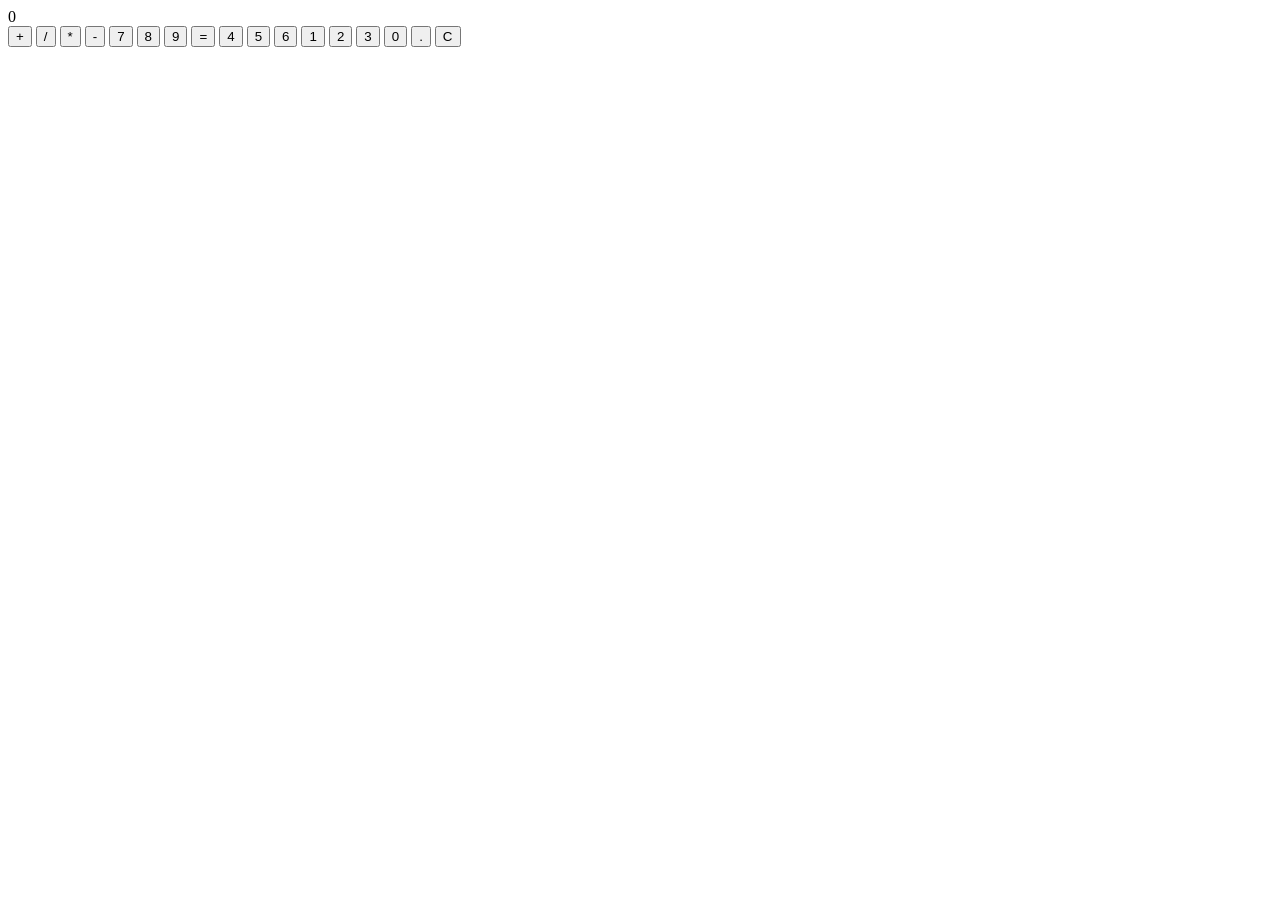
==== calculator/index.html @ bf6a0dc1 "feat: initialize calculator project with basic HTML structure" ====
<!DOCTYPE html>
<html lang="en">

<head>
    <meta charset="UTF-8">
    <meta name="viewport" content="width=device-width, initial-scale=1.0">
    <title>CALCULATOR</title>
    <link rel="stylesheet" href="style.css">
</head>

<body>
    <main class="page">
        <div class="calculator" aria-label="calculator">
                                        
            <div class="display" id="display">0</div>
            <div class="buttons">

                <button class="button operator" onclick="appendOperation('+')">+</button>
                <button class="button operator" onclick="appendOperation('/')">/</button>
                <button class="button operator" onclick="appendOperation('*')">*</button>
                <button class="button operator" onclick="appendOperation('-')">-</button>

                <button class="button" onclick="appendNumber('7')">7</button>
                <button class="button" onclick="appendNumber('8')">8</button>
                <button class="button" onclick="appendNumber('9')">9</button>
                <button class="button equal" onclick="calculate()" aria-label="equal">=</button>

                <button class="button" onclick="appendNumber('4')">4</button>
                <button class="button" onclick="appendNumber('5')">5</button>
                <button class="button" onclick="appendNumber('6')">6</button>

                <button class="button" onclick="appendNumber('1')">1</button>
                <button class="button" onclick="appendNumber('2')">2</button>
                <button class="button" onclick="appendNumber('3')">3</button>


                <button class="button" onclick="appendNumber(0)">0</button>
                <button class="button" onclick="appendNumber('.')">.</button>
                <button class="button clear" onclick="clearDisplay()">C</button>




            </div>
        </div>
    </main>
</body>

</html>
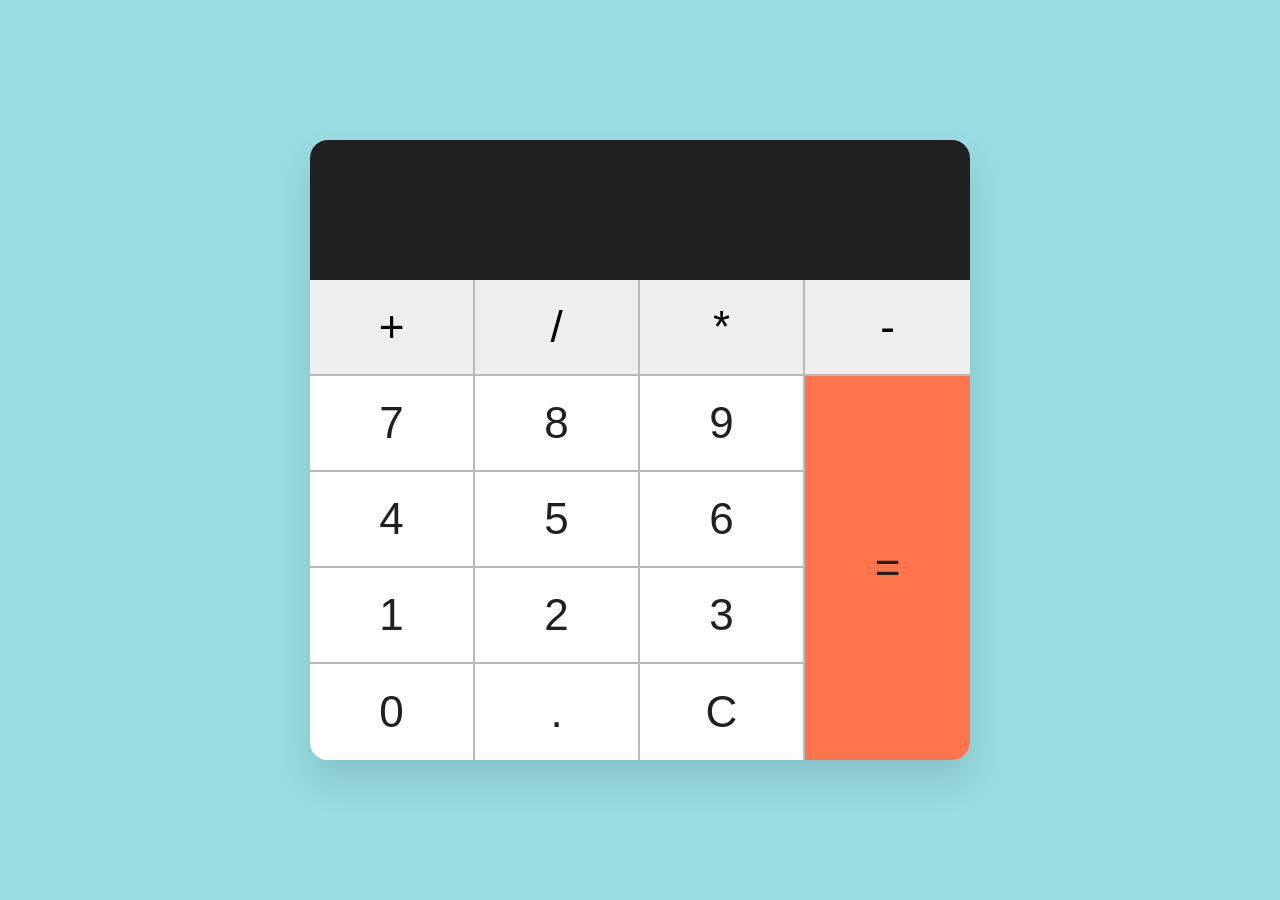
==== commit b234cfa0: "feat: initialize calculator project with base HTML structure and CSS styling" ====
--- a/calculator/index.html
+++ b/calculator/index.html
@@ -11,8 +11,8 @@
 <body>
     <main class="page">
         <div class="calculator" aria-label="calculator">
-                                        
-            <div class="display" id="display">0</div>
+
+            <div class="display" id="display"></div>
             <div class="buttons">
 
                 <button class="button operator" onclick="appendOperation('+')">+</button>
--- a/calculator/style.css
+++ b/calculator/style.css
@@ -0,0 +1,114 @@
+* {
+    box-sizing: border-box;
+}
+
+body {
+    margin: 0;
+    font-family: Arial, Helvetica, sans-serif;
+    background: #9bdde3;
+    min-height: 100vh;
+
+}
+
+.page {
+    min-height: 100vh;
+    display: grid;
+    place-items: center;
+    justify-content: center;
+    padding: 40px 20px;
+
+}
+
+.calculator {
+    width: min(660px, 92vw);
+    overflow: hidden;
+    border-radius: 18px;
+    background: #f9f9f9;
+    box-shadow: 0 20px 35px rgba(33, 77, 82, 0.18);
+
+
+}
+.display {
+  height: 140px;
+  display: flex;
+  align-items: center;
+  justify-content: flex-end;
+  padding: 0 34px;
+  color: #ffffff;
+  background: #202020;
+  font-size: 74px;
+  font-weight: 300;
+}
+.buttons{
+  display: grid;
+  grid-template-columns: repeat(4, 1fr);
+}
+
+
+button{
+    height: 96px;
+    border: 0;
+    border-right: 2px solid #b9b9b9;
+    border-bottom: 2px solid #b9b9b9;
+    background: #ffffff;
+    color: #202020;
+    font: inherit;
+    font-size: 44px;
+    cursor:pointer;
+
+}
+
+.buttons button:nth-child(4) {
+  border-right: 0;
+}
+
+button:nth-last-child(-n + 3) {
+  border-bottom: 0;
+
+}
+
+button:hover {
+  background: #f1f1f1;
+} 
+
+.operator{
+    background: #eeeeee;
+    color:#000000;
+}
+
+.equal {
+  grid-row: span 4;
+  height: auto;
+  border-right: 0;
+  border-bottom: 0;
+  background: #ff744c;
+}
+
+.equal:hover {
+  background: #ff6539;
+}
+
+@media (max-width: 520px) {
+  .calculator {
+    border-radius: 14px;
+  }
+
+  .display {
+    height: 110px;
+    padding: 0 24px;
+    font-size: 58px;
+  }
+
+  button {
+    height: 76px;
+    font-size: 34px;
+  }
+}
+
+
+
+
+
+
+
+
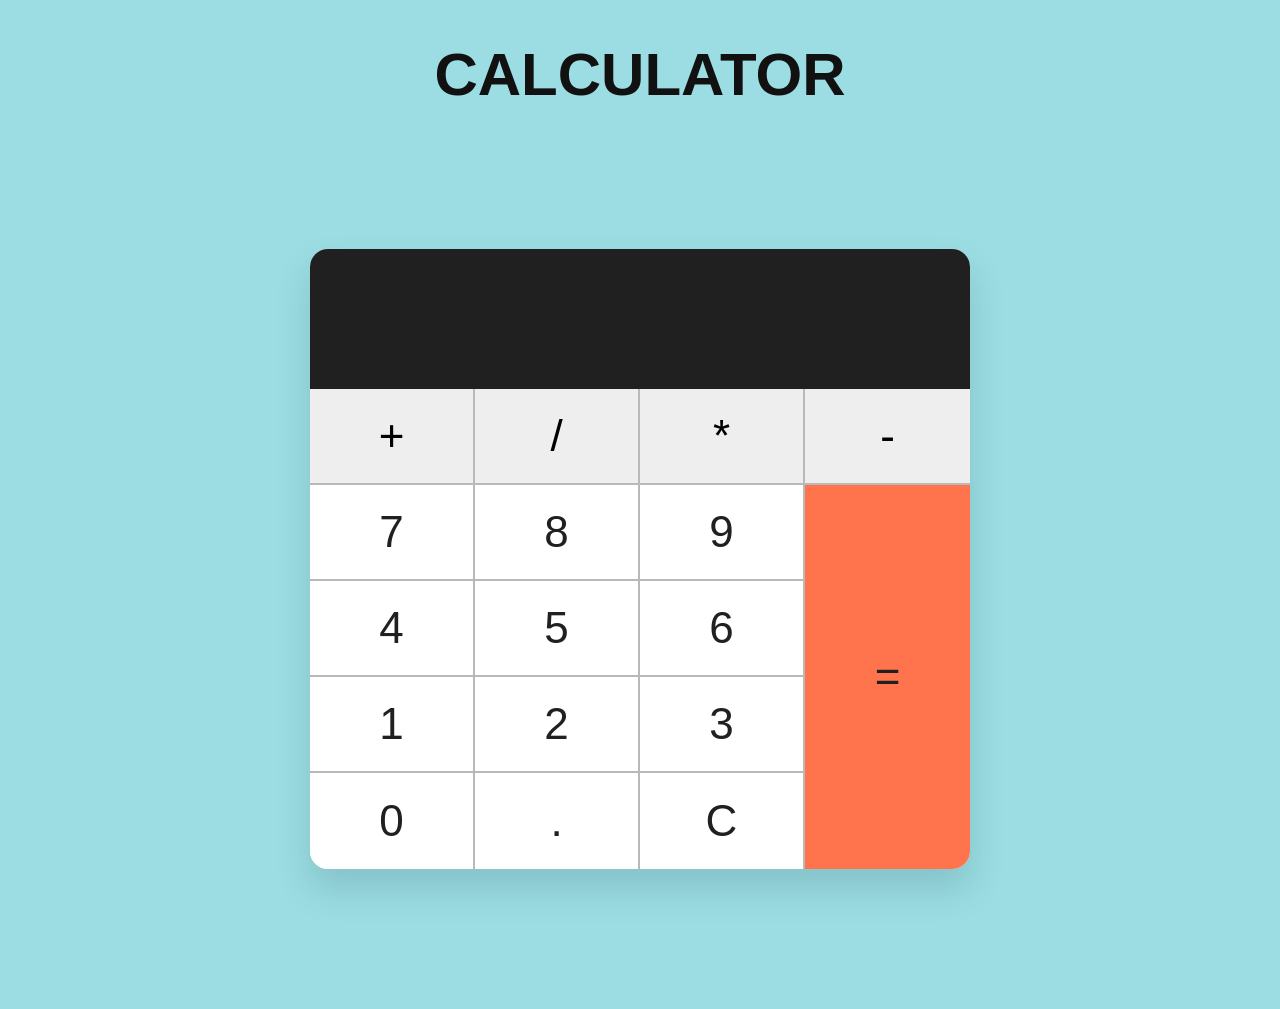
==== commit 33b9f312: "feat: added am h1 tag and its styling" ====
--- a/calculator/index.html
+++ b/calculator/index.html
@@ -9,6 +9,10 @@
 </head>
 
 <body>
+
+    <h1> CALCULATOR</h1> 
+
+    
     <main class="page">
         <div class="calculator" aria-label="calculator">
 
@@ -44,6 +48,7 @@
             </div>
         </div>
     </main>
+    <script src = "calc.js"></script>
 </body>
 
 </html>
--- a/calculator/style.css
+++ b/calculator/style.css
@@ -1,7 +1,13 @@
 * {
     box-sizing: border-box;
 }
-
+h1{
+    text-align: center;
+    margin-bottom: 0px;
+    font-size: 60px;
+    font-weight: bold;
+    color: #111;
+}
 body {
     margin: 0;
     font-family: Arial, Helvetica, sans-serif;
